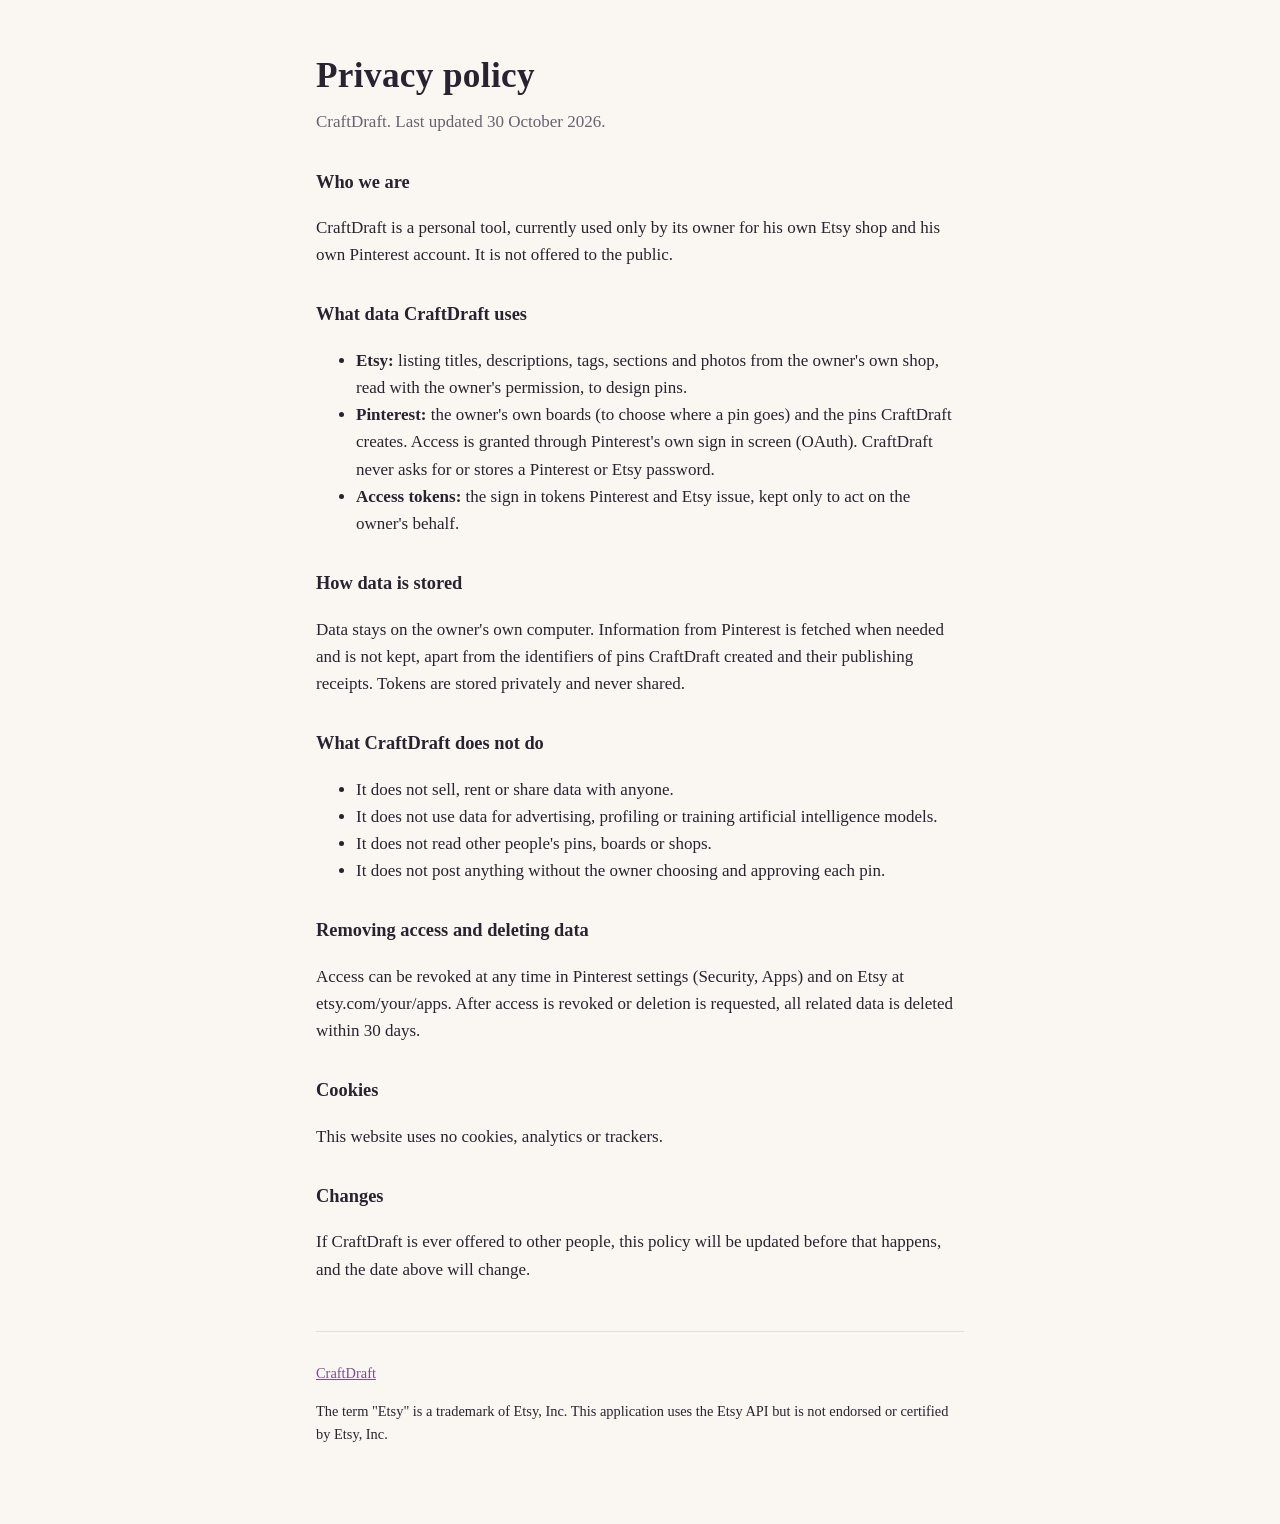
==== privacy/index.html @ fa6e11f7 "CraftDraft site: home and privacy policy Co-Authored-By: Claude Opus 5.5 <noreply@anthropic.com> Cla" ====
<!doctype html>
<html lang="en"><head><meta charset="utf-8"><meta name="viewport" content="width=device-width,initial-scale=1">
<title>CraftDraft Privacy</title><meta name="description" content="Privacy policy for CraftDraft.">
<link rel="stylesheet" href="/style.css"></head>
<body><main>
<h1>Privacy policy</h1>
<p class="sub">CraftDraft. Last updated 30 October 2026.</p>

<h2>Who we are</h2>
<p>CraftDraft is a personal tool, currently used only by its owner for his own Etsy shop and his own Pinterest account. It is not offered to the public.</p>

<h2>What data CraftDraft uses</h2>
<ul>
<li><strong>Etsy:</strong> listing titles, descriptions, tags, sections and photos from the owner's own shop, read with the owner's permission, to design pins.</li>
<li><strong>Pinterest:</strong> the owner's own boards (to choose where a pin goes) and the pins CraftDraft creates. Access is granted through Pinterest's own sign in screen (OAuth). CraftDraft never asks for or stores a Pinterest or Etsy password.</li>
<li><strong>Access tokens:</strong> the sign in tokens Pinterest and Etsy issue, kept only to act on the owner's behalf.</li>
</ul>

<h2>How data is stored</h2>
<p>Data stays on the owner's own computer. Information from Pinterest is fetched when needed and is not kept, apart from the identifiers of pins CraftDraft created and their publishing receipts. Tokens are stored privately and never shared.</p>

<h2>What CraftDraft does not do</h2>
<ul>
<li>It does not sell, rent or share data with anyone.</li>
<li>It does not use data for advertising, profiling or training artificial intelligence models.</li>
<li>It does not read other people's pins, boards or shops.</li>
<li>It does not post anything without the owner choosing and approving each pin.</li>
</ul>

<h2>Removing access and deleting data</h2>
<p>Access can be revoked at any time in Pinterest settings (Security, Apps) and on Etsy at etsy.com/your/apps. After access is revoked or deletion is requested, all related data is deleted within 30 days.</p>

<h2>Cookies</h2>
<p>This website uses no cookies, analytics or trackers.</p>

<h2>Changes</h2>
<p>If CraftDraft is ever offered to other people, this policy will be updated before that happens, and the date above will change.</p>

<footer>
<p><a href="/">CraftDraft</a></p>
<p>The term "Etsy" is a trademark of Etsy, Inc. This application uses the Etsy API but is not endorsed or certified by Etsy, Inc.</p>
</footer>
</main></body></html>
---- style.css ----
:root{--bg:#faf7f2;--fg:#2a2230;--muted:#6b6070;--accent:#7a4f8f;--line:#e6dfd6}
@media (prefers-color-scheme:dark){:root{--bg:#1c1820;--fg:#efe9f2;--muted:#b3a8ba;--accent:#c9a3dc;--line:#3a3340}}
*{box-sizing:border-box}body{margin:0;background:var(--bg);color:var(--fg);font:17px/1.6 Georgia,"Iowan Old Style",serif}
main{max-width:680px;margin:0 auto;padding:48px 16px 64px}
h1{font-size:2.2rem;margin:0 0 .25rem;letter-spacing:.01em}h2{font-size:1.15rem;margin:2rem 0 .4rem}
p,li{color:var(--fg)}.sub{color:var(--muted);margin-top:0}a{color:var(--accent)}
footer{border-top:1px solid var(--line);margin-top:3rem;padding-top:1rem;font-size:.9rem;color:var(--muted)}
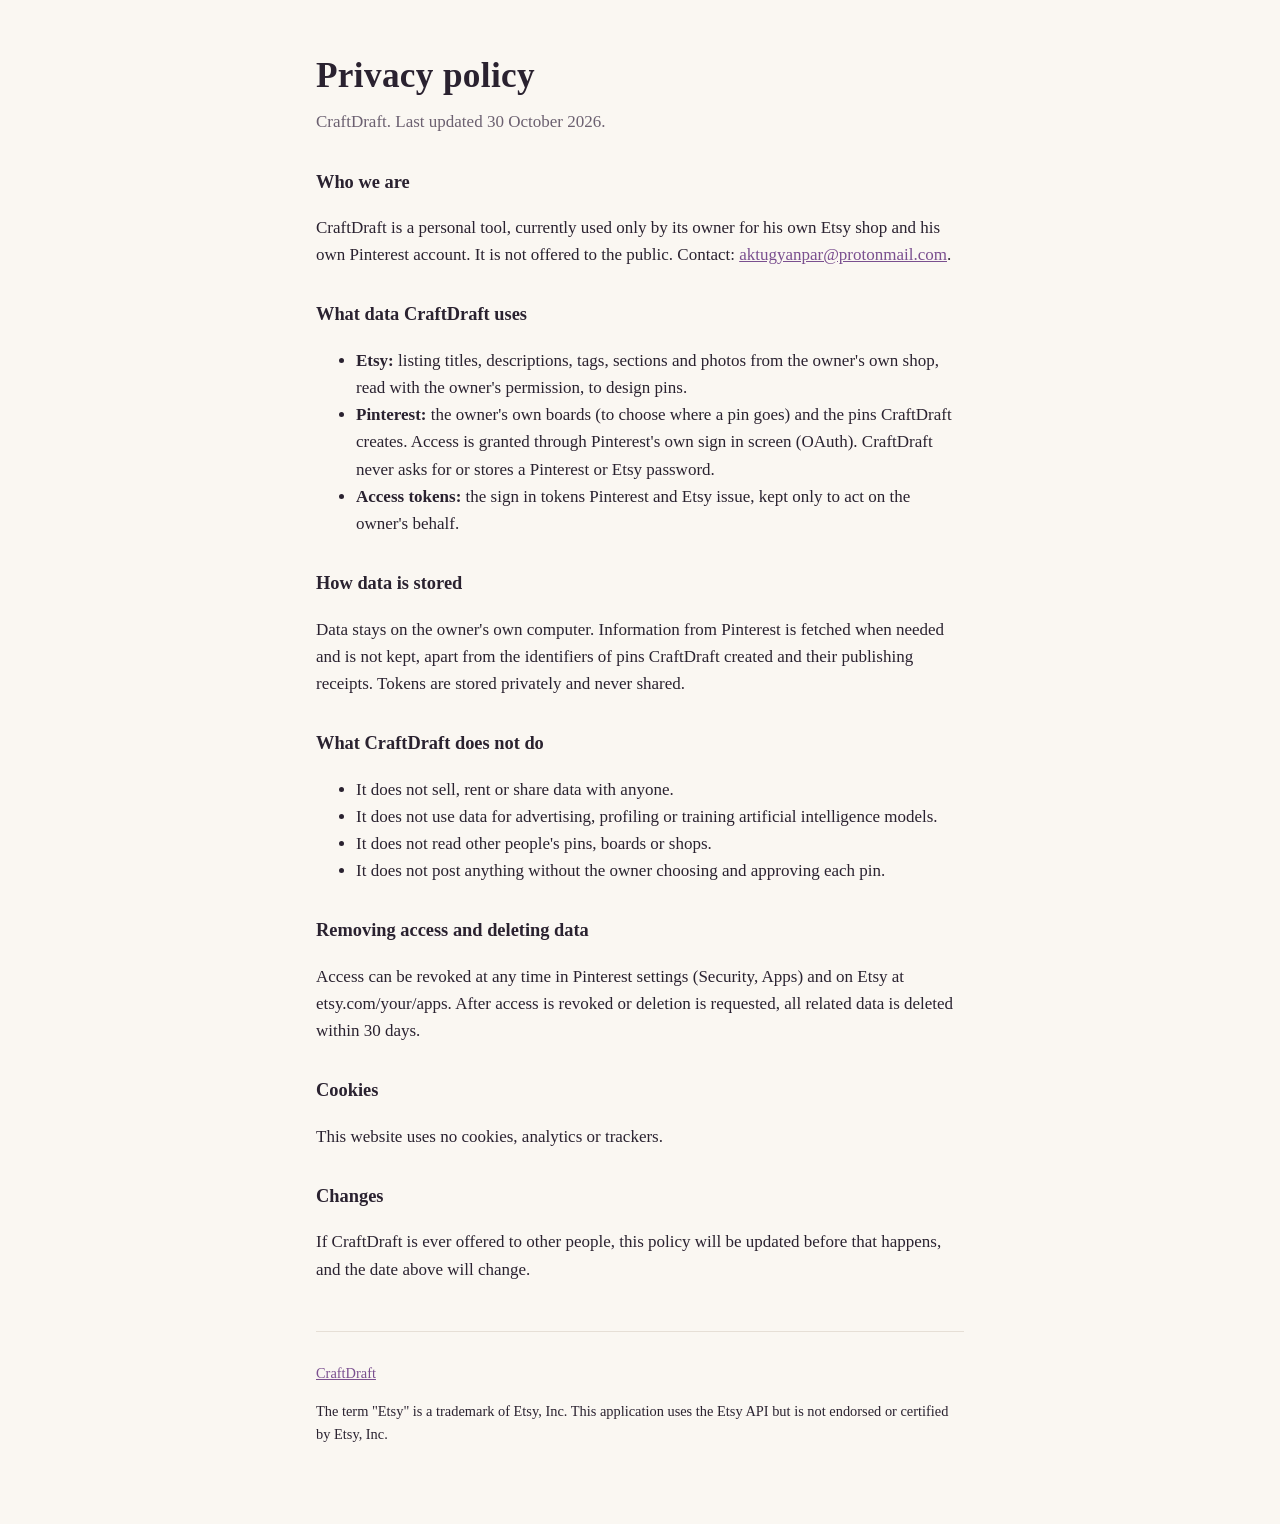
==== commit 0bbb6540: "Privacy policy: add contact email Co-Authored-By: Claude Opus 5.5 <noreply@anthropic.com> Claude-Ses" ====
--- a/privacy/index.html
+++ b/privacy/index.html
@@ -7,7 +7,7 @@
 <p class="sub">CraftDraft. Last updated 30 October 2026.</p>
 
 <h2>Who we are</h2>
-<p>CraftDraft is a personal tool, currently used only by its owner for his own Etsy shop and his own Pinterest account. It is not offered to the public.</p>
+<p>CraftDraft is a personal tool, currently used only by its owner for his own Etsy shop and his own Pinterest account. It is not offered to the public. Contact: <a href="mailto:aktugyanpar@protonmail.com">aktugyanpar@protonmail.com</a>.</p>
 
 <h2>What data CraftDraft uses</h2>
 <ul>
